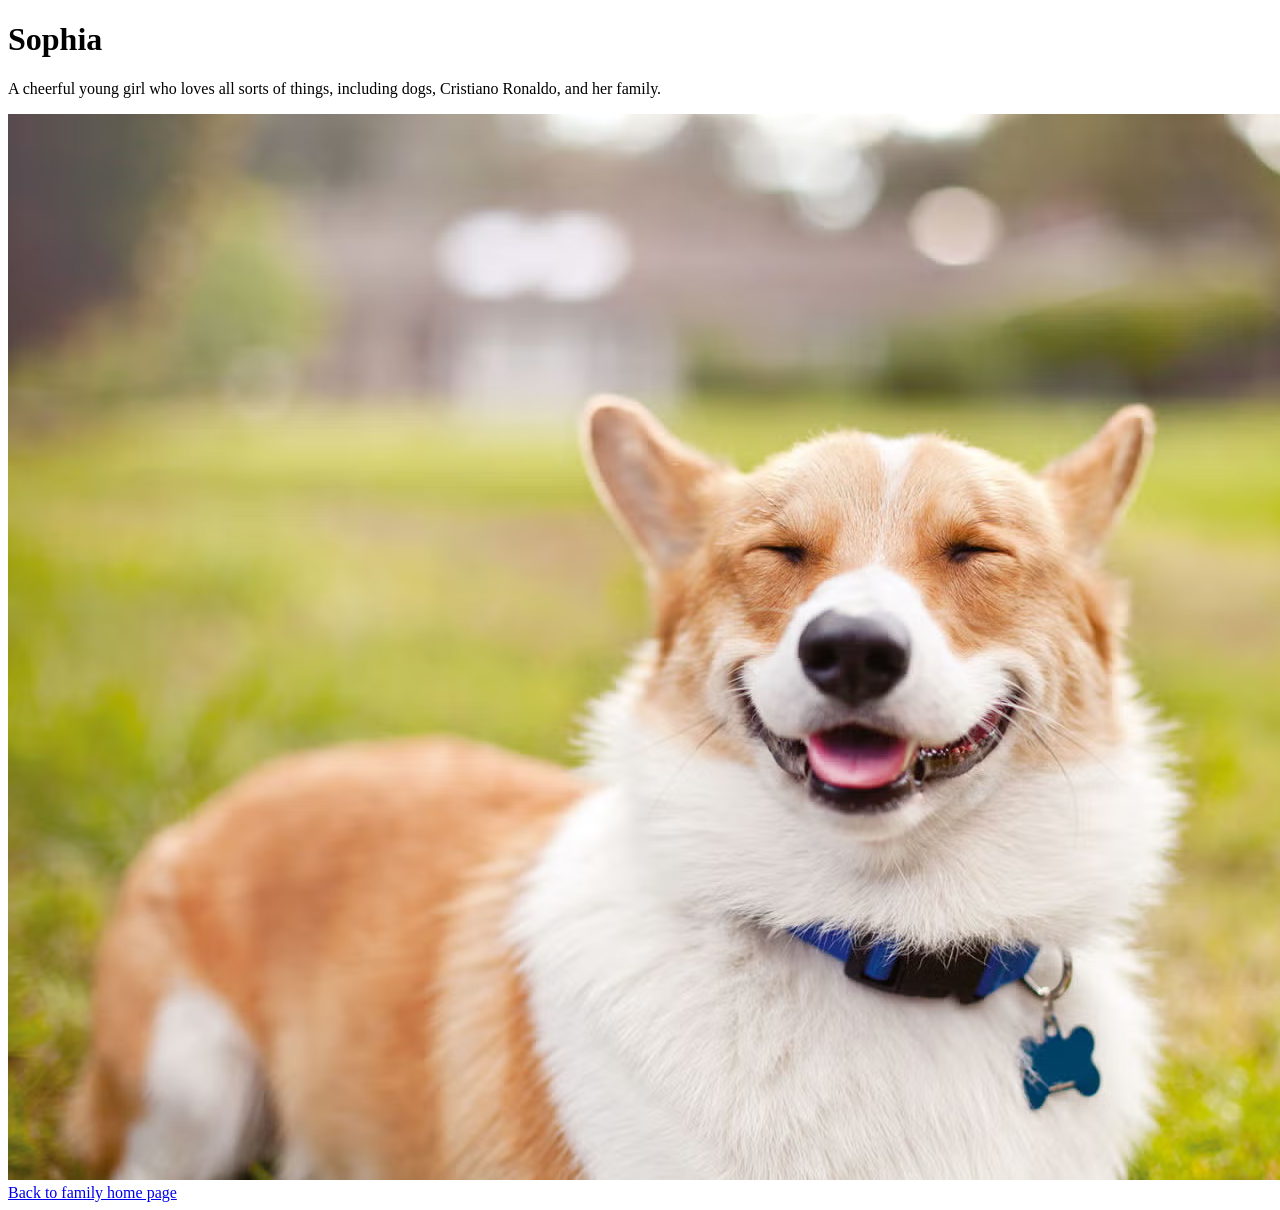
==== index.html @ 952f3cb8 "Update index.html" ====
<!DOCTYPE html>
<html lang="en">
<head>
    <meta charset="UTF-8">
    <meta name="viewport" content="width=device-width, initial-scale=1.0">
    <title>Sophia</title>
    <link rel="stylesheet" href="style.css">
</head>

<body>
    <h1>Sophia</h1>

    <p>
        A cheerful young girl who loves all sorts of things,
        including dogs, Cristiano Ronaldo, and her family.
    </p>

    <img src="dog.jpg.avif" class="photo" alt="Dog">

    <a href="../">
        Back to family home page
    </a>
</body>
</html>
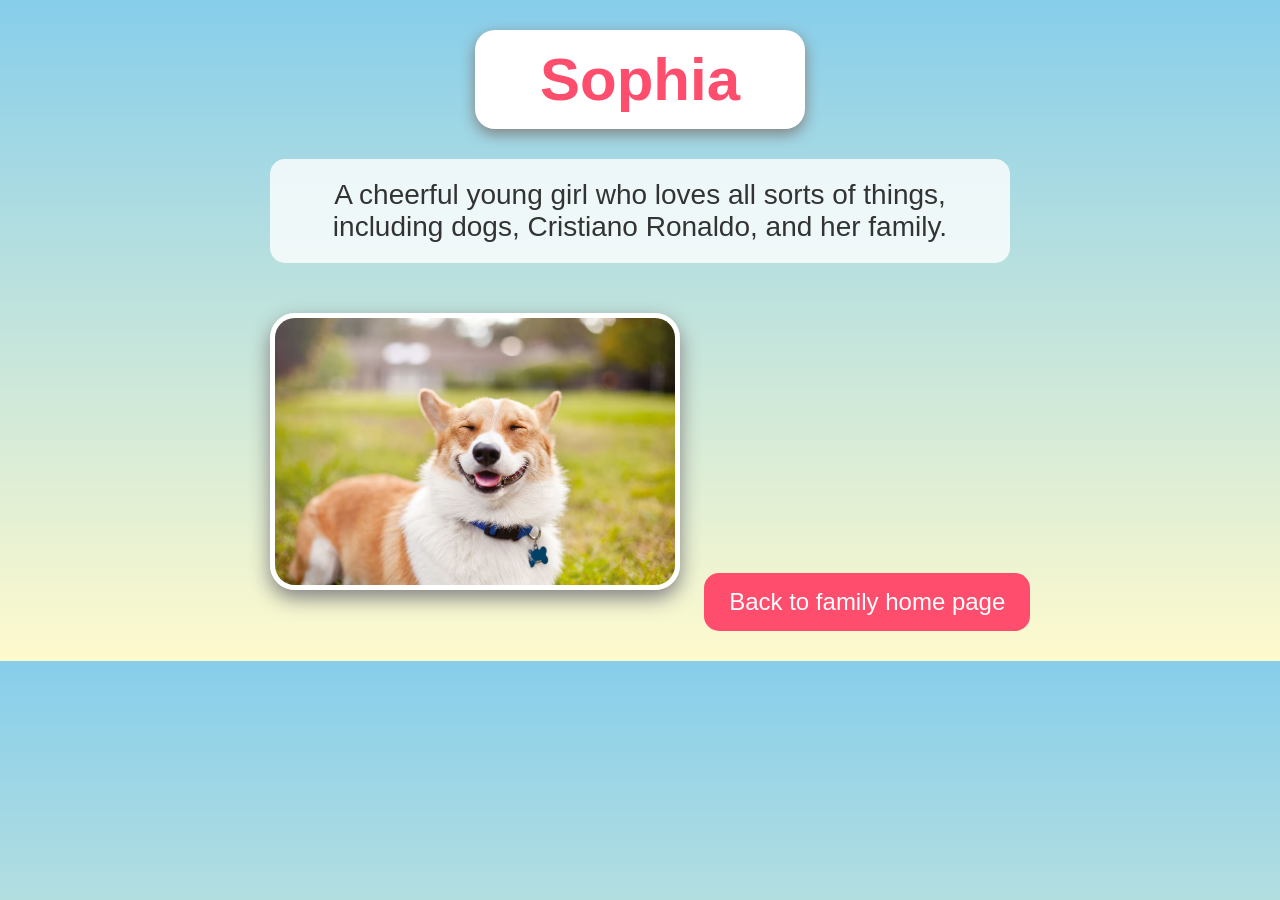
==== commit 78fec151: "Update index.html" ====
--- a/index.html
+++ b/index.html
@@ -17,7 +17,7 @@
 
     <img src="dog.jpg.avif" class="photo" alt="Dog">
 
-    <a href="../">
+    <a href="https://andrewliuy.github.io/myfam/">
         Back to family home page
     </a>
 </body>
--- a/style.css
+++ b/style.css
@@ -0,0 +1,55 @@
+body {
+    background: linear-gradient(to bottom, #87CEEB, #FFFACD);
+    font-family: Arial, sans-serif;
+    text-align: center;
+    margin: 0;
+    padding: 30px;
+}
+
+h1 {
+    font-size: 60px;
+    color: #ff4d6d;
+    background: white;
+    width: 300px;
+    margin: auto;
+    padding: 15px;
+    border-radius: 20px;
+    box-shadow: 0px 5px 15px gray;
+}
+
+p {
+    font-size: 28px;
+    width: 700px;
+    max-width: 90%;
+    margin: 30px auto;
+    color: #333;
+    background: rgba(255,255,255,0.8);
+    padding: 20px;
+    border-radius: 15px;
+}
+
+.photo {
+    width: 400px;
+    max-width: 90%;
+    border-radius: 25px;
+    border: 5px solid white;
+    box-shadow: 0px 8px 20px gray;
+    margin: 20px;
+}
+
+a {
+    display: inline-block;
+    margin-top: 30px;
+    padding: 15px 25px;
+    background: #ff4d6d;
+    color: white;
+    text-decoration: none;
+    border-radius: 15px;
+    font-size: 24px;
+    transition: 0.3s;
+}
+
+a:hover {
+    background: #ff1744;
+    transform: scale(1.1);
+}
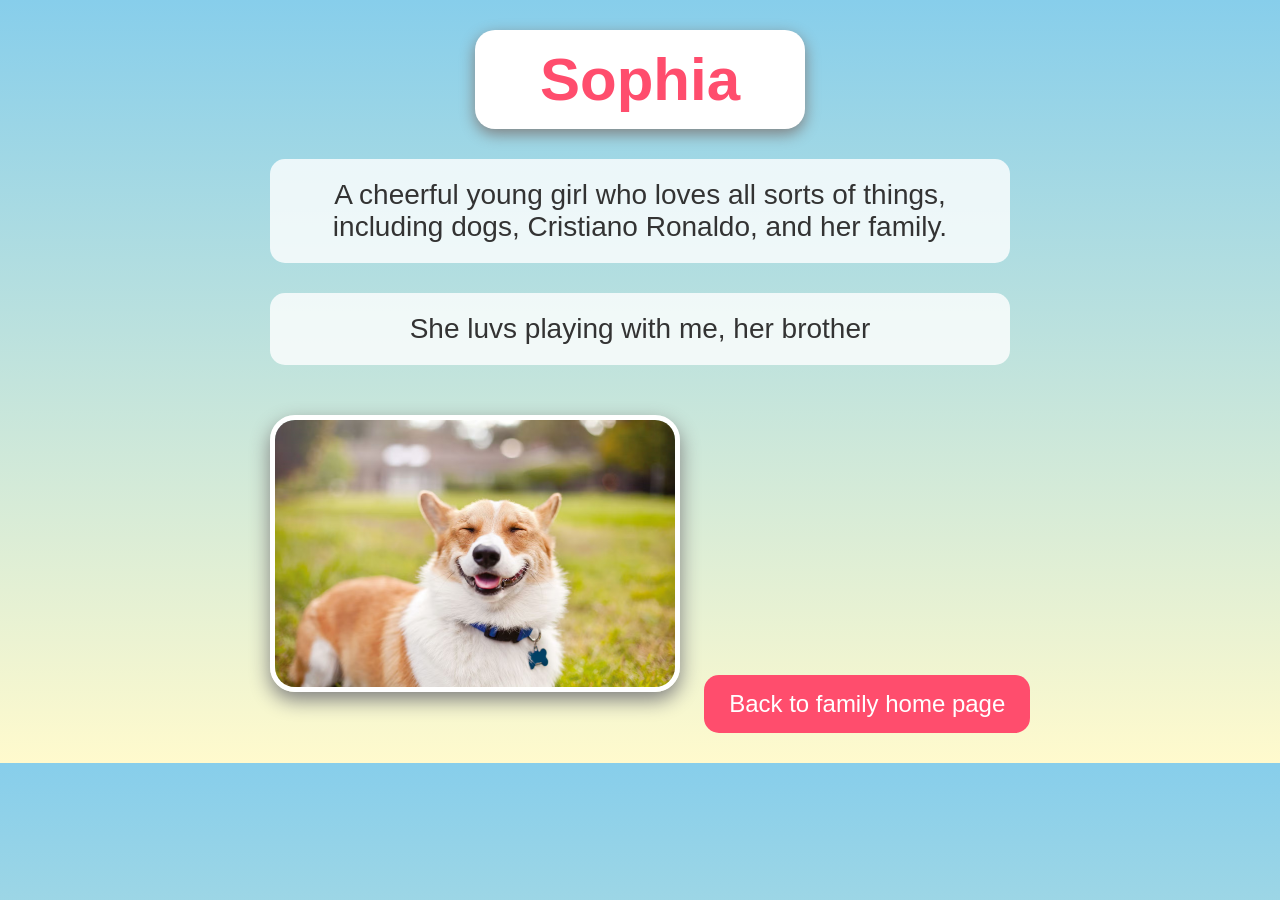
==== commit ef46e4c0: "Update index.html" ====
--- a/index.html
+++ b/index.html
@@ -14,6 +14,7 @@
         A cheerful young girl who loves all sorts of things,
         including dogs, Cristiano Ronaldo, and her family.
     </p>
+    <p>She luvs playing with me, her brother</p>
 
     <img src="dog.jpg.avif" class="photo" alt="Dog">
 
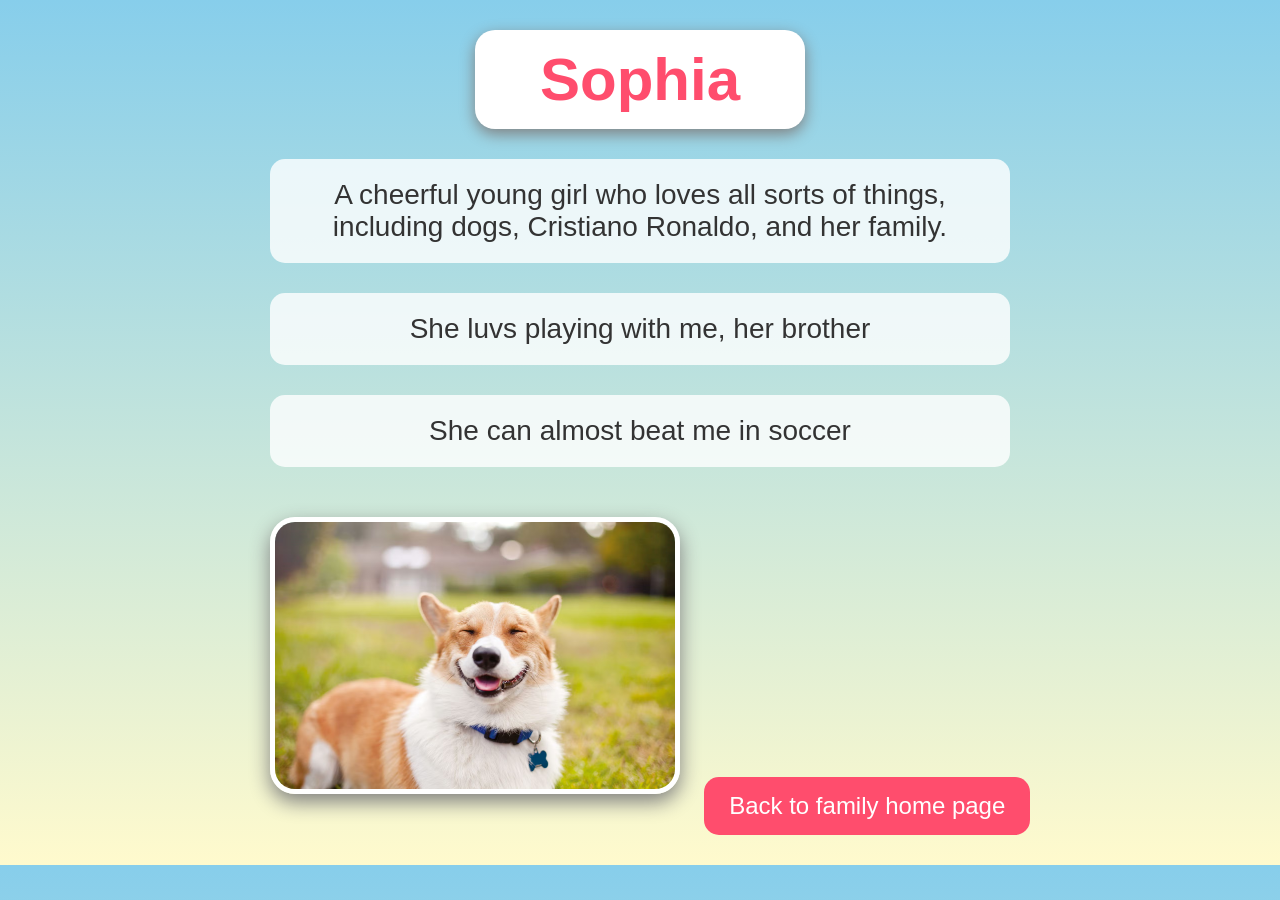
==== commit 17805f7c: "Update index.html" ====
--- a/index.html
+++ b/index.html
@@ -15,11 +15,12 @@
         including dogs, Cristiano Ronaldo, and her family.
     </p>
     <p>She luvs playing with me, her brother</p>
+    <p>She can almost beat me in soccer </p>
 
     <img src="dog.jpg.avif" class="photo" alt="Dog">
 
-    <a href="https://andrewliuy.github.io/myfam/">
-        Back to family home page
-    </a>
+   <a href="https://andrewliuy.github.io/family/">
+    Back to family home page
+</a>
 </body>
 </html>
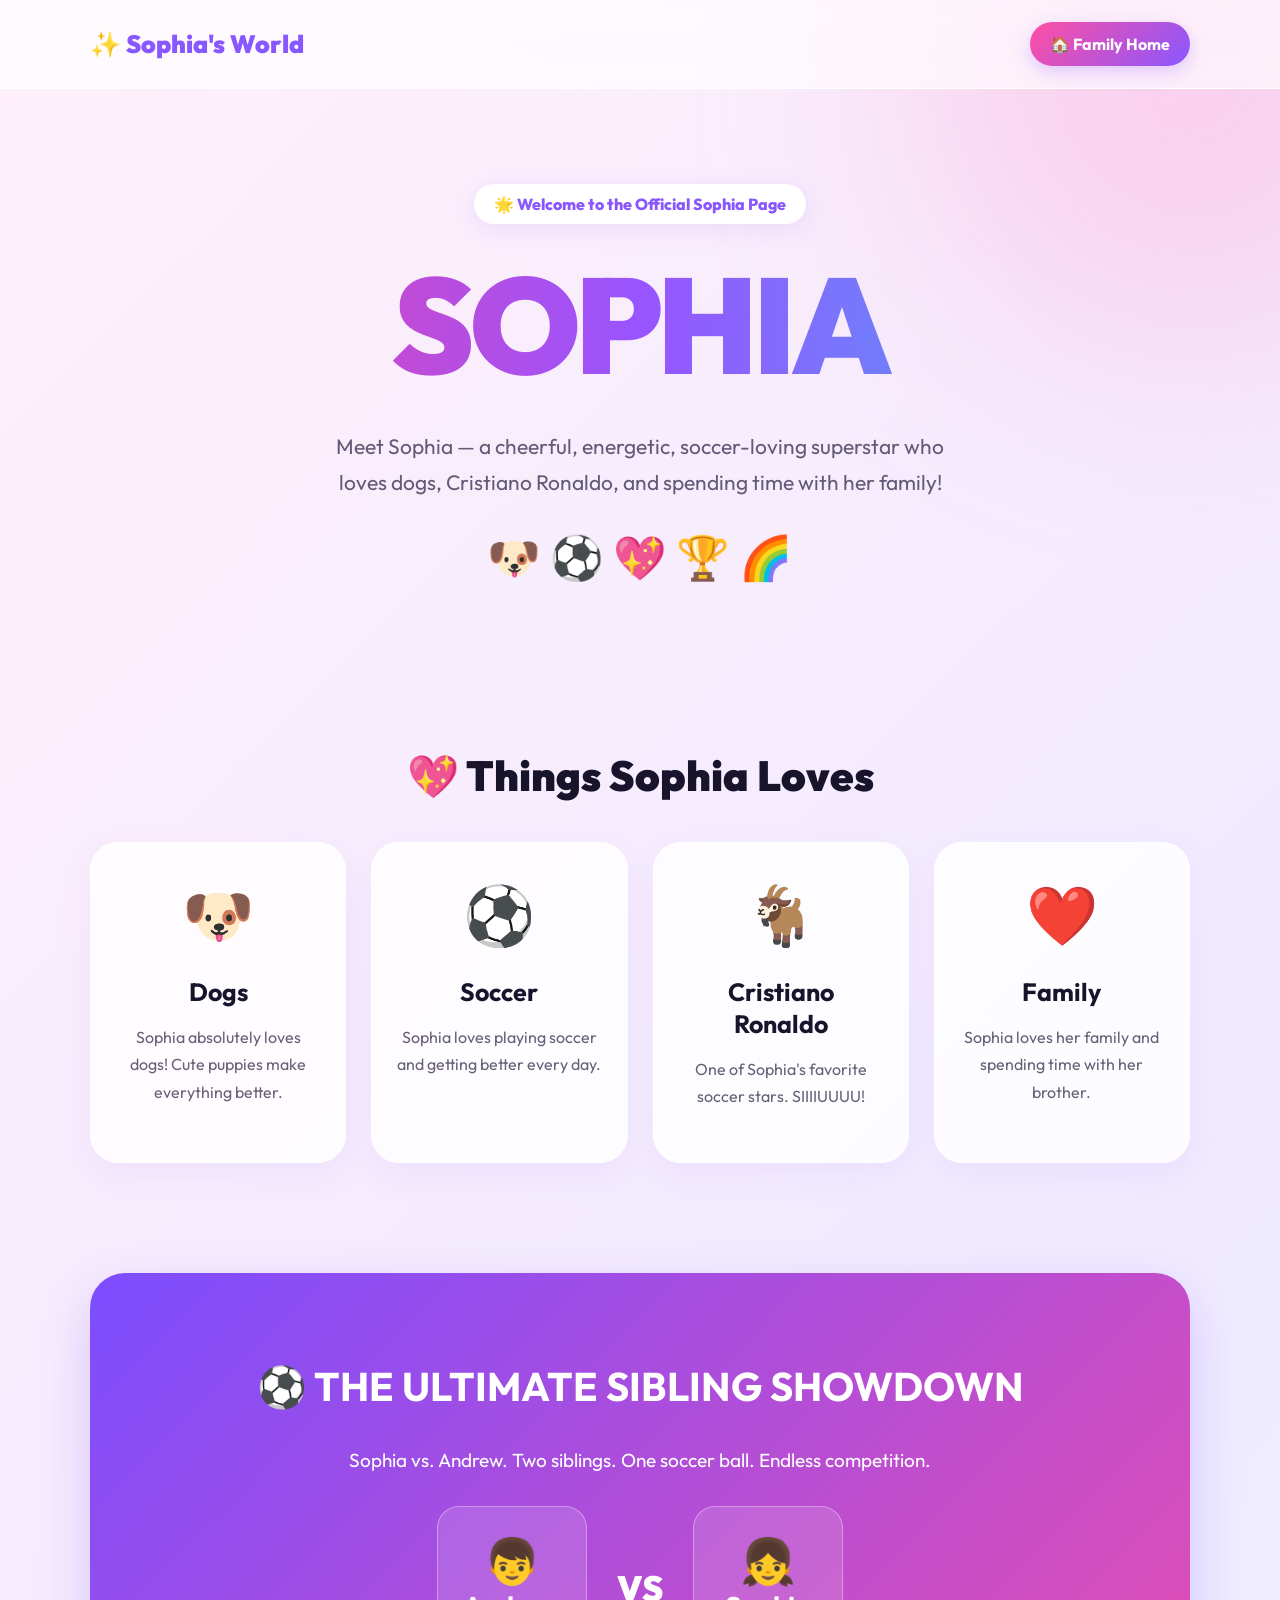
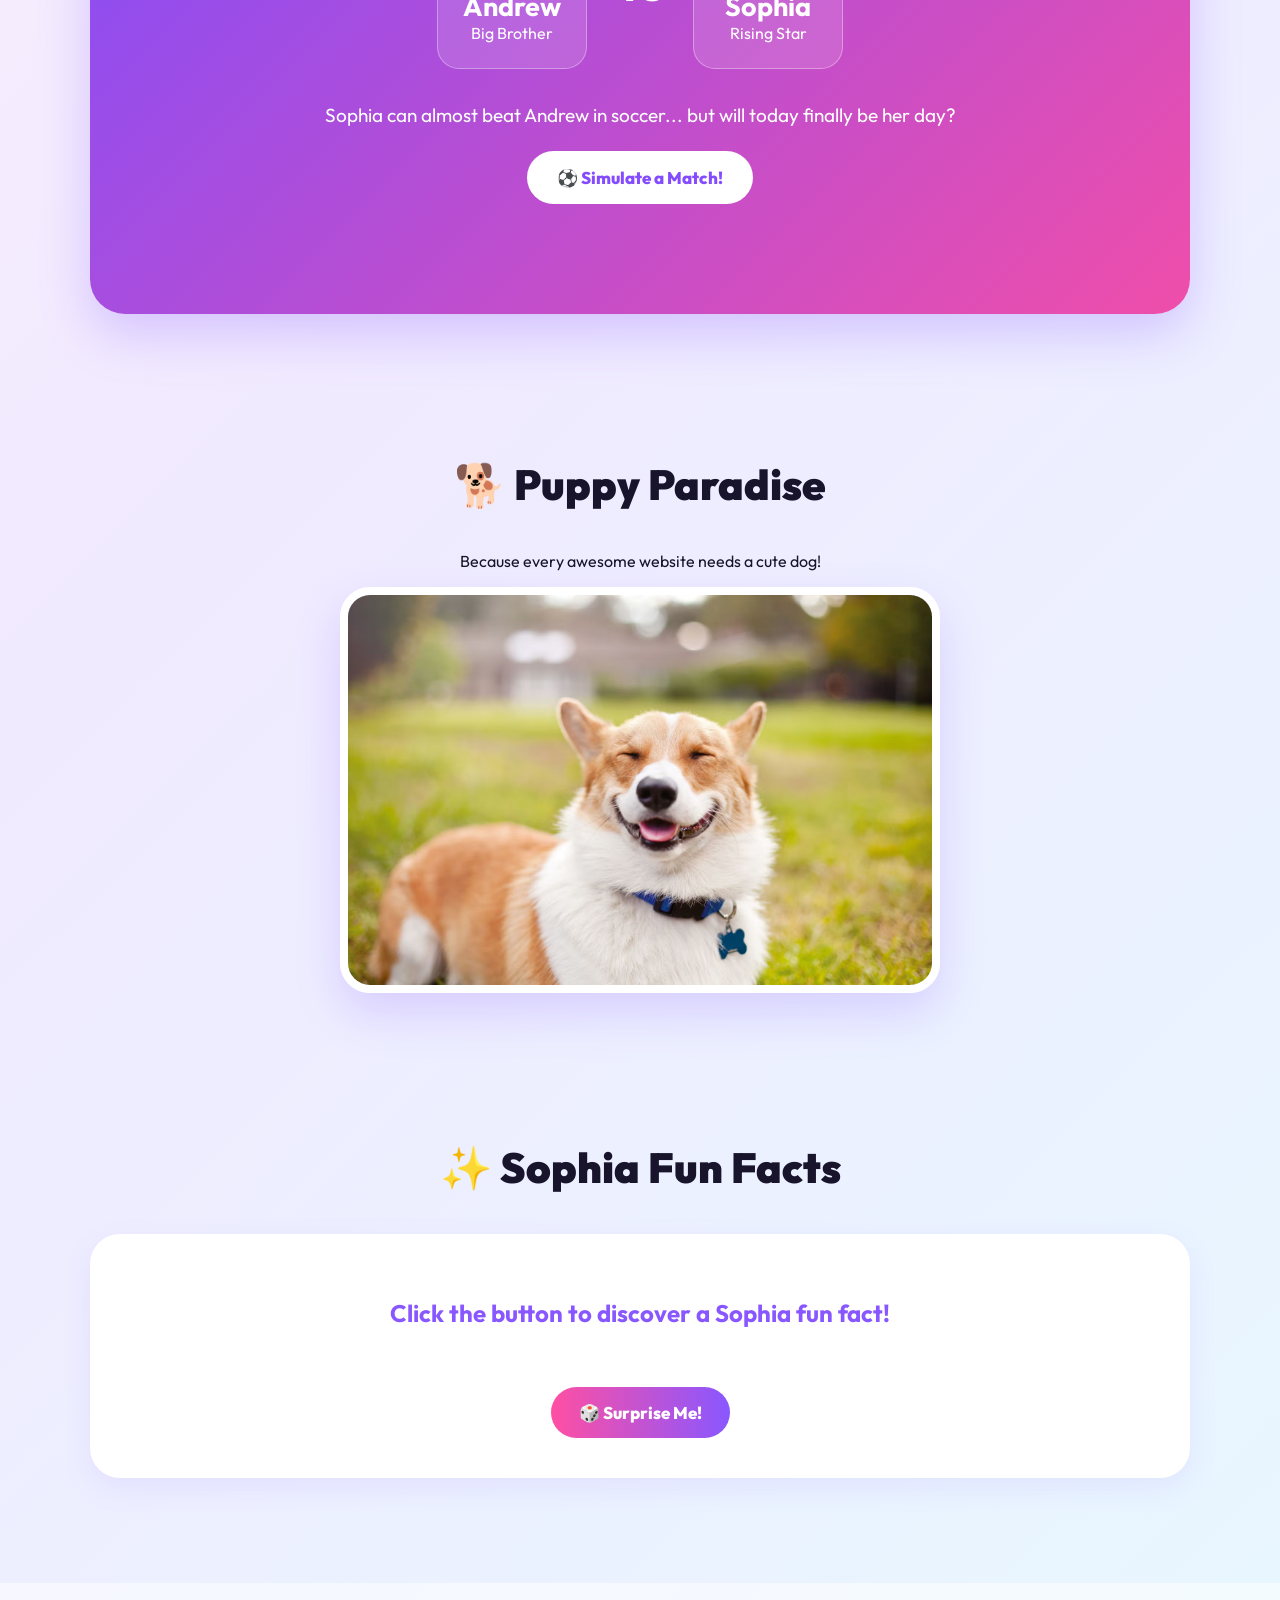
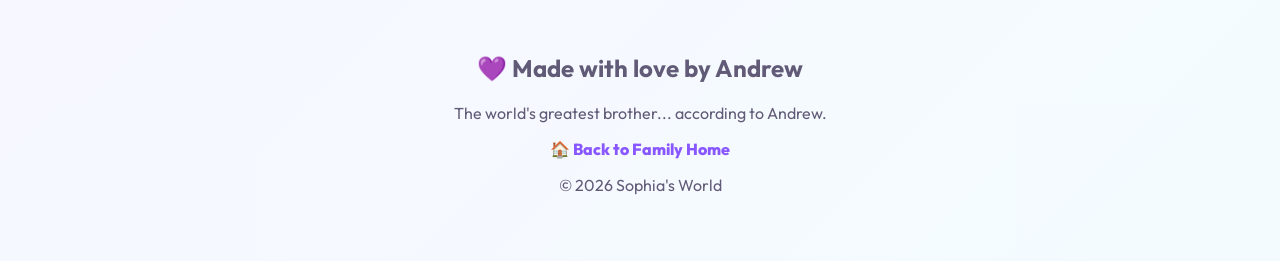
==== commit 743d75f1: "Update index.html" ====
--- a/index.html
+++ b/index.html
@@ -1,26 +1,560 @@
+
 <!DOCTYPE html>
 <html lang="en">
 <head>
-    <meta charset="UTF-8">
-    <meta name="viewport" content="width=device-width, initial-scale=1.0">
-    <title>Sophia</title>
-    <link rel="stylesheet" href="style.css">
+<meta charset="UTF-8">
+<meta name="viewport" content="width=device-width, initial-scale=1.0">
+<title>Sophia | The Official Page ⚽🐶</title>
+
+<style>
+@import url('https://fonts.googleapis.com/css2?family=Outfit:wght@400;500;600;700;800;900&display=swap');
+
+:root {
+  --pink: #ff4fa3;
+  --purple: #8957ff;
+  --blue: #52c7ff;
+  --dark: #17142c;
+  --white: #ffffff;
+}
+
+* {
+  box-sizing: border-box;
+}
+
+html {
+  scroll-behavior: smooth;
+}
+
+body {
+  margin: 0;
+  font-family: 'Outfit', sans-serif;
+  color: var(--dark);
+  background: linear-gradient(
+    135deg,
+    #fff0fa,
+    #f0eaff,
+    #e7f8ff
+  );
+  min-height: 100vh;
+  overflow-x: hidden;
+}
+
+/* Animated background */
+body::before {
+  content: "";
+  position: fixed;
+  width: 550px;
+  height: 550px;
+  border-radius: 50%;
+  background: #ff9ed4;
+  filter: blur(110px);
+  opacity: .35;
+  top: -200px;
+  right: -180px;
+  z-index: -1;
+  animation: float 8s ease-in-out infinite alternate;
+}
+
+@keyframes float {
+  to {
+    transform: translate(-100px, 130px);
+  }
+}
+
+/* Navigation */
+nav {
+  display: flex;
+  justify-content: space-between;
+  align-items: center;
+  padding: 22px 7%;
+  background: rgba(255,255,255,.65);
+  backdrop-filter: blur(15px);
+  position: sticky;
+  top: 0;
+  z-index: 100;
+  border-bottom: 1px solid #ffffff;
+}
+
+.logo {
+  font-size: 25px;
+  font-weight: 900;
+  color: var(--purple);
+}
+
+nav a {
+  color: var(--dark);
+  text-decoration: none;
+  font-weight: 700;
+}
+
+.home-button {
+  padding: 12px 20px;
+  border-radius: 30px;
+  background: linear-gradient(135deg,var(--pink),var(--purple));
+  color: white;
+  box-shadow: 0 6px 18px #8957ff44;
+  transition: .25s;
+}
+
+.home-button:hover {
+  transform: translateY(-4px);
+  box-shadow: 0 10px 25px #8957ff66;
+}
+
+/* Hero */
+.hero {
+  text-align: center;
+  padding: 95px 20px 75px;
+}
+
+.tag {
+  display: inline-block;
+  background: white;
+  padding: 10px 20px;
+  border-radius: 40px;
+  color: var(--purple);
+  font-weight: 800;
+  box-shadow: 0 5px 25px #8957ff20;
+}
+
+.hero h1 {
+  font-size: clamp(65px, 11vw, 135px);
+  margin: 15px 0;
+  font-weight: 900;
+  letter-spacing: -5px;
+  background: linear-gradient(
+    90deg,
+    #ff3d96,
+    #9854ff,
+    #39baf5
+  );
+  background-clip: text;
+  -webkit-background-clip: text;
+  color: transparent;
+}
+
+.hero p {
+  font-size: 21px;
+  max-width: 650px;
+  margin: 20px auto;
+  line-height: 1.7;
+  color: #615b78;
+}
+
+.emoji-row {
+  font-size: 43px;
+  margin-top: 30px;
+  animation: bounce 3s ease-in-out infinite;
+}
+
+@keyframes bounce {
+  50% { transform: translateY(-12px); }
+}
+
+/* Sections */
+section {
+  max-width: 1150px;
+  margin: 0 auto;
+  padding: 55px 25px;
+}
+
+.section-title {
+  text-align: center;
+  font-size: 42px;
+  margin-bottom: 40px;
+  font-weight: 900;
+}
+
+.cards {
+  display: grid;
+  grid-template-columns: repeat(auto-fit,minmax(240px,1fr));
+  gap: 25px;
+}
+
+.card {
+  background: rgba(255,255,255,.82);
+  border: 1px solid white;
+  border-radius: 28px;
+  padding: 35px 25px;
+  text-align: center;
+  box-shadow: 0 12px 35px #8957ff12;
+  transition: transform .3s, box-shadow .3s;
+}
+
+.card:hover {
+  transform: translateY(-12px) scale(1.02);
+  box-shadow: 0 20px 45px #8957ff35;
+}
+
+.card .icon {
+  font-size: 58px;
+}
+
+.card h3 {
+  font-size: 25px;
+  margin-bottom: 10px;
+}
+
+.card p {
+  line-height: 1.7;
+  color: #676078;
+}
+
+/* Soccer */
+.soccer {
+  background: linear-gradient(135deg,#7c4dff,#ef4eaa);
+  border-radius: 35px;
+  color: white;
+  text-align: center;
+  padding: 55px 25px;
+  box-shadow: 0 20px 50px #8957ff45;
+}
+
+.soccer h2 {
+  font-size: 40px;
+}
+
+.soccer p {
+  font-size: 19px;
+  line-height: 1.7;
+}
+
+.scoreboard {
+  display: flex;
+  justify-content: center;
+  align-items: center;
+  gap: 30px;
+  flex-wrap: wrap;
+  margin: 30px 0;
+}
+
+.player {
+  background: #ffffff22;
+  border: 1px solid #ffffff55;
+  border-radius: 22px;
+  padding: 25px;
+  min-width: 150px;
+}
+
+.player strong {
+  display: block;
+  font-size: 27px;
+}
+
+.vs {
+  font-size: 35px;
+  font-weight: 900;
+}
+
+button {
+  font-family: inherit;
+  cursor: pointer;
+  border: none;
+}
+
+.challenge-button {
+  background: white;
+  color: #854cff;
+  border-radius: 30px;
+  padding: 16px 30px;
+  font-size: 17px;
+  font-weight: 800;
+  transition: .25s;
+}
+
+.challenge-button:hover {
+  transform: scale(1.08);
+}
+
+#challenge-result {
+  font-weight: 800;
+  font-size: 22px;
+  min-height: 30px;
+  margin-top: 25px;
+}
+
+/* Dog photo */
+.dog-section {
+  text-align: center;
+}
+
+.photo {
+  width: min(100%,600px);
+  max-height: 450px;
+  object-fit: cover;
+  border-radius: 30px;
+  border: 8px solid white;
+  box-shadow: 0 20px 45px #8957ff35;
+  transition: .4s;
+}
+
+.photo:hover {
+  transform: rotate(-2deg) scale(1.03);
+}
+
+/* Fun facts */
+.fact-box {
+  text-align: center;
+  background: white;
+  border-radius: 30px;
+  padding: 40px 25px;
+  box-shadow: 0 10px 30px #8957ff18;
+}
+
+#fact {
+  font-size: 24px;
+  font-weight: 700;
+  color: var(--purple);
+  min-height: 65px;
+}
+
+.fact-button {
+  background: linear-gradient(90deg,var(--pink),var(--purple));
+  color: white;
+  padding: 15px 28px;
+  border-radius: 30px;
+  font-size: 17px;
+  font-weight: 800;
+}
+
+/* Footer */
+footer {
+  text-align: center;
+  padding: 50px 20px;
+  margin-top: 50px;
+  background: #ffffff88;
+  color: #625b78;
+}
+
+footer a {
+  color: var(--purple);
+  font-weight: 800;
+  text-decoration: none;
+}
+
+@media (max-width:600px) {
+  nav {
+    padding: 15px 5%;
+  }
+
+  .logo {
+    font-size: 20px;
+  }
+
+  .home-button {
+    font-size: 13px;
+    padding: 10px 13px;
+  }
+
+  .hero {
+    padding-top: 65px;
+  }
+
+  .hero h1 {
+    letter-spacing: -2px;
+  }
+
+  .section-title {
+    font-size: 32px;
+  }
+
+  .soccer h2 {
+    font-size: 30px;
+  }
+}
+</style>
 </head>
 
 <body>
-    <h1>Sophia</h1>
+
+<nav>
+  <div class="logo">✨ Sophia's World</div>
+  <a class="home-button"
+     href="https://andrewliuy.github.io/family/">
+    🏠 Family Home
+  </a>
+</nav>
+
+<header class="hero">
+  <span class="tag">🌟 Welcome to the Official Sophia Page</span>
+
+  <h1>SOPHIA</h1>
+
+  <p>
+    Meet Sophia — a cheerful, energetic, soccer-loving
+    superstar who loves dogs, Cristiano Ronaldo,
+    and spending time with her family!
+  </p>
+
+  <div class="emoji-row">
+    🐶 ⚽ 💖 🏆 🌈
+  </div>
+</header>
+
+<section>
+  <h2 class="section-title">💖 Things Sophia Loves</h2>
+
+  <div class="cards">
+
+    <div class="card">
+      <div class="icon">🐶</div>
+      <h3>Dogs</h3>
+      <p>
+        Sophia absolutely loves dogs!
+        Cute puppies make everything better.
+      </p>
+    </div>
+
+    <div class="card">
+      <div class="icon">⚽</div>
+      <h3>Soccer</h3>
+      <p>
+        Sophia loves playing soccer and
+        getting better every day.
+      </p>
+    </div>
+
+    <div class="card">
+      <div class="icon">🐐</div>
+      <h3>Cristiano Ronaldo</h3>
+      <p>
+        One of Sophia's favorite soccer stars.
+        SIIIIUUUU!
+      </p>
+    </div>
+
+    <div class="card">
+      <div class="icon">❤️</div>
+      <h3>Family</h3>
+      <p>
+        Sophia loves her family and
+        spending time with her brother.
+      </p>
+    </div>
+
+  </div>
+</section>
+
+<section>
+  <div class="soccer">
+
+    <h2>⚽ THE ULTIMATE SIBLING SHOWDOWN</h2>
 
     <p>
-        A cheerful young girl who loves all sorts of things,
-        including dogs, Cristiano Ronaldo, and her family.
+      Sophia vs. Andrew.
+      Two siblings. One soccer ball.
+      Endless competition.
     </p>
-    <p>She luvs playing with me, her brother</p>
-    <p>She can almost beat me in soccer </p>
-
-    <img src="dog.jpg.avif" class="photo" alt="Dog">
-
-   <a href="https://andrewliuy.github.io/family/">
-    Back to family home page
-</a>
+
+    <div class="scoreboard">
+      <div class="player">
+        <div style="font-size:45px">👦</div>
+        <strong>Andrew</strong>
+        <span>Big Brother</span>
+      </div>
+
+      <div class="vs">VS</div>
+
+      <div class="player">
+        <div style="font-size:45px">👧</div>
+        <strong>Sophia</strong>
+        <span>Rising Star</span>
+      </div>
+    </div>
+
+    <p>
+      Sophia can almost beat Andrew in soccer...
+      but will today finally be her day?
+    </p>
+
+    <button class="challenge-button"
+            onclick="playMatch()">
+      ⚽ Simulate a Match!
+    </button>
+
+    <div id="challenge-result" aria-live="polite"></div>
+
+  </div>
+</section>
+
+<section class="dog-section">
+  <h2 class="section-title">🐕 Puppy Paradise</h2>
+
+  <p>
+    Because every awesome website needs a cute dog!
+  </p>
+
+  <img src="dog.jpg.avif"
+       class="photo"
+       alt="An adorable dog">
+
+</section>
+
+<section>
+  <h2 class="section-title">✨ Sophia Fun Facts</h2>
+
+  <div class="fact-box">
+    <p id="fact">
+      Click the button to discover a Sophia fun fact!
+    </p>
+
+    <button class="fact-button"
+            onclick="newFact()">
+      🎲 Surprise Me!
+    </button>
+  </div>
+</section>
+
+<footer>
+  <h2>💜 Made with love by Andrew</h2>
+
+  <p>
+    The world's greatest brother...
+    according to Andrew.
+  </p>
+
+  <p>
+    <a href="https://andrewliuy.github.io/family/">
+      🏠 Back to Family Home
+    </a>
+  </p>
+
+  <p>© 2026 Sophia's World</p>
+</footer>
+
+<script>
+const facts = [
+  "🐶 Sophia absolutely loves dogs!",
+  "⚽ Sophia is getting closer to beating Andrew at soccer!",
+  "🐐 Cristiano Ronaldo is one of Sophia's favorite players!",
+  "❤️ Sophia loves spending time with her family!",
+  "🌟 Sophia brings lots of energy and fun everywhere!",
+  "🏆 The sibling soccer rivalry is far from over!",
+  "😂 Andrew claims he is still the soccer champion!"
+];
+
+function newFact() {
+  const index = Math.floor(Math.random() * facts.length);
+  document.getElementById("fact").textContent = facts[index];
+}
+
+function playMatch() {
+  const andrew = Math.floor(Math.random() * 6);
+  const sophia = Math.floor(Math.random() * 6);
+
+  let message = `⚽ Andrew ${andrew} - ${sophia} Sophia! `;
+
+  if (andrew > sophia) {
+    message += "🏆 Andrew wins this round!";
+  } else if (sophia > andrew) {
+    message += "🎉 SOPHIA WINS! WHAT AN UPSET!";
+  } else {
+    message += "🤝 It's a draw! Rematch!";
+  }
+
+  document.getElementById("challenge-result").textContent = message;
+}
+</script>
+
 </body>
 </html>
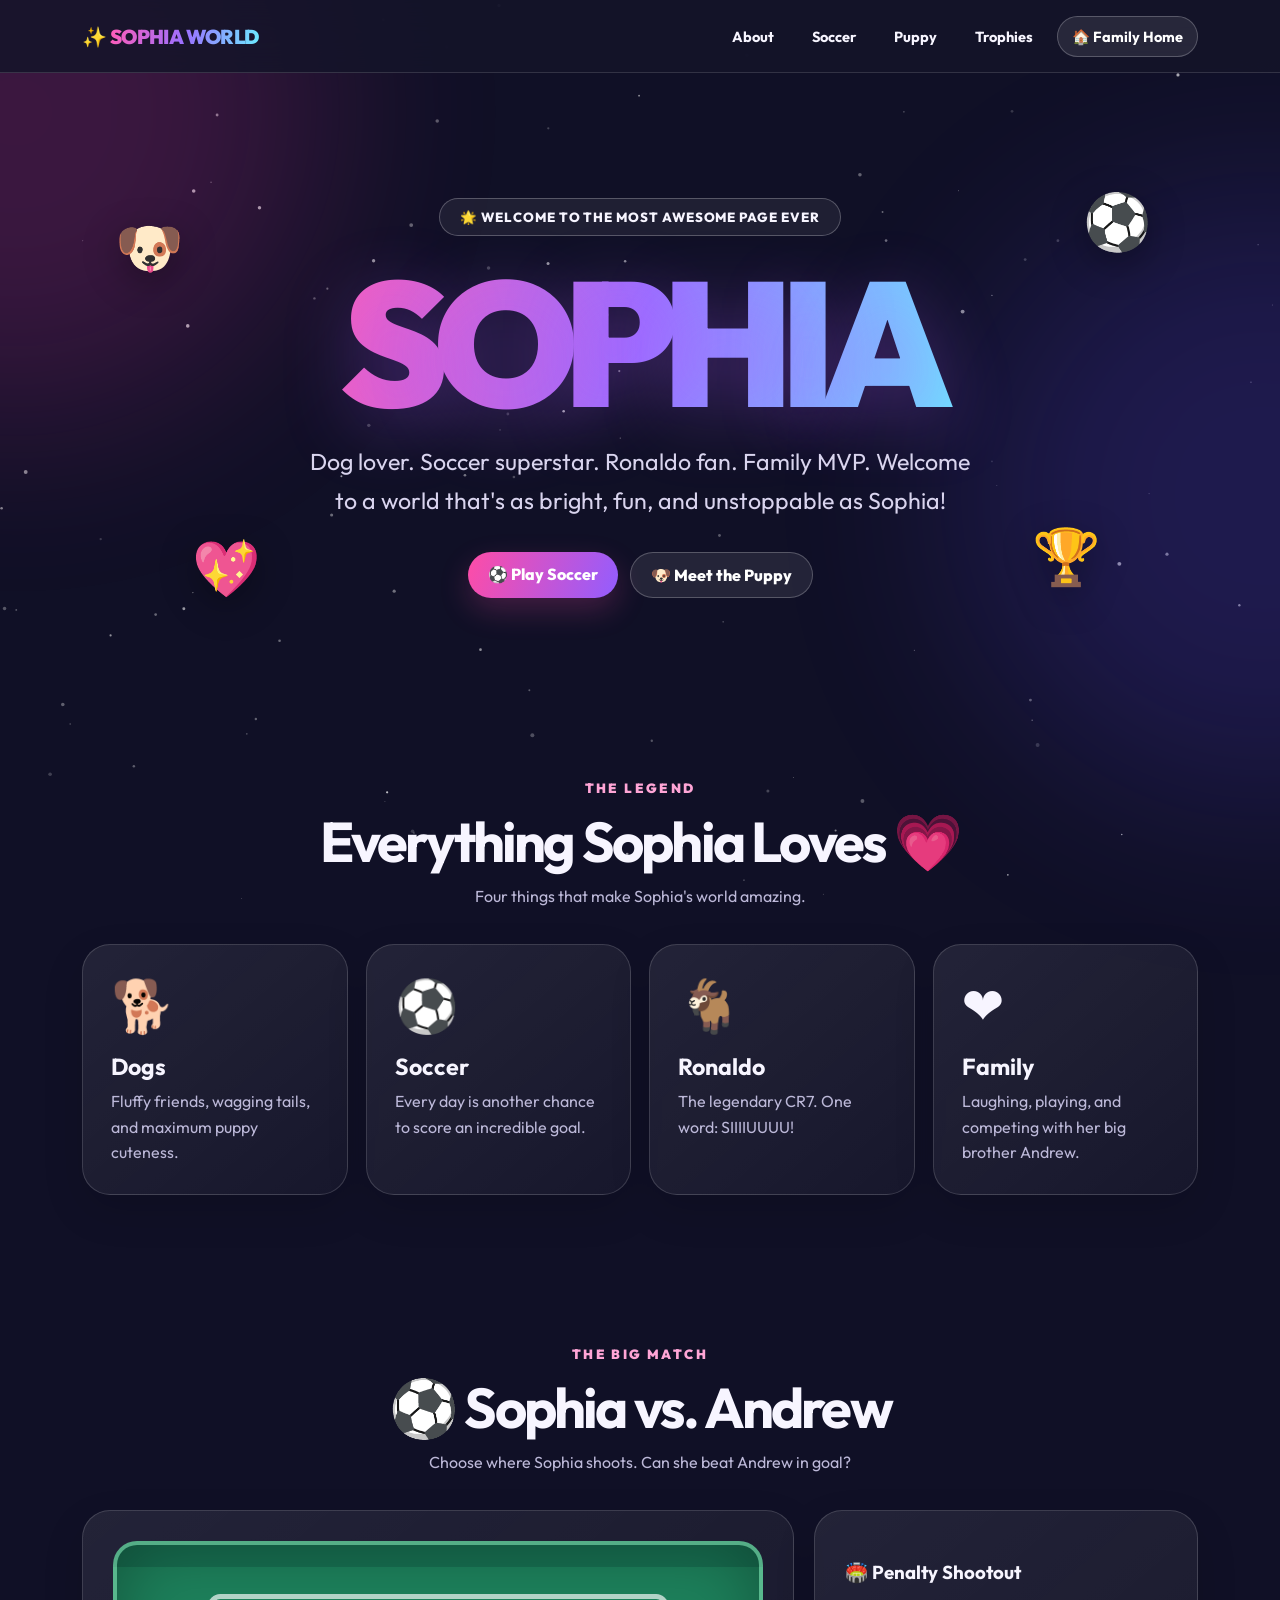
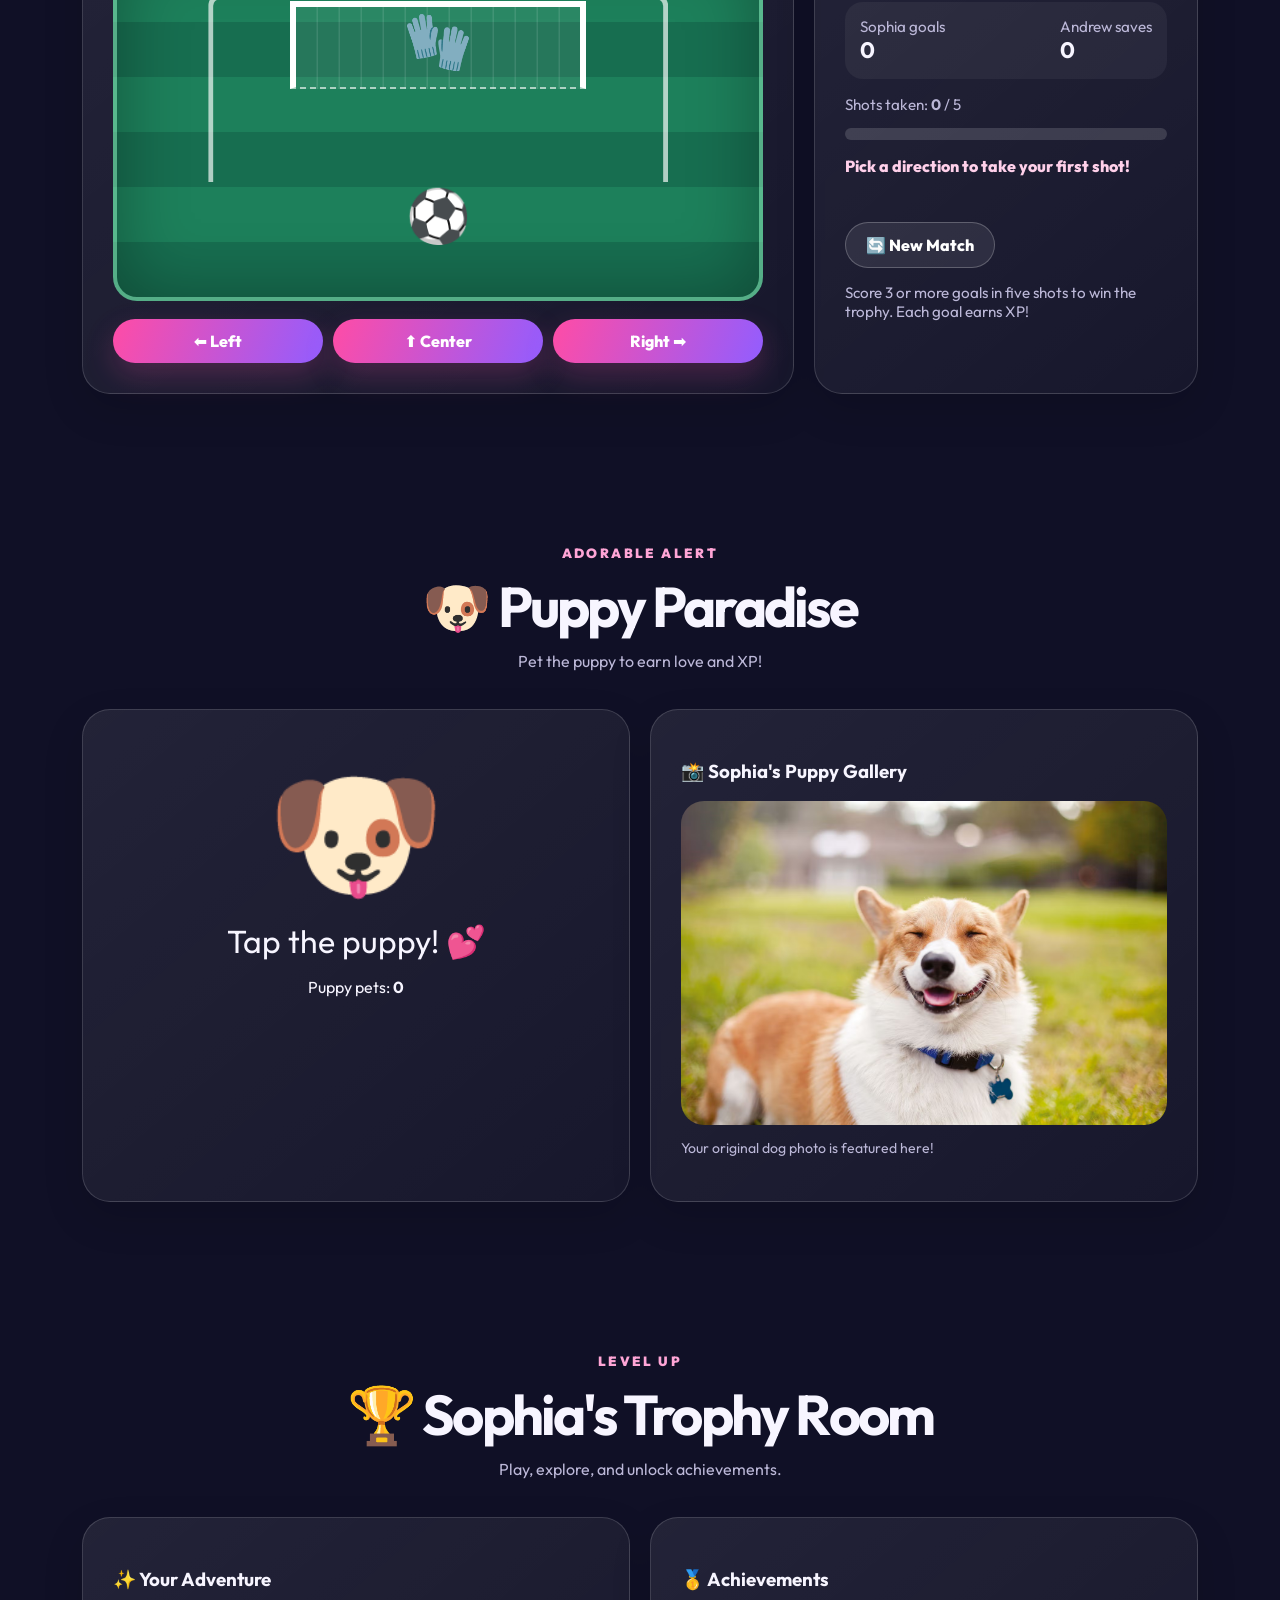
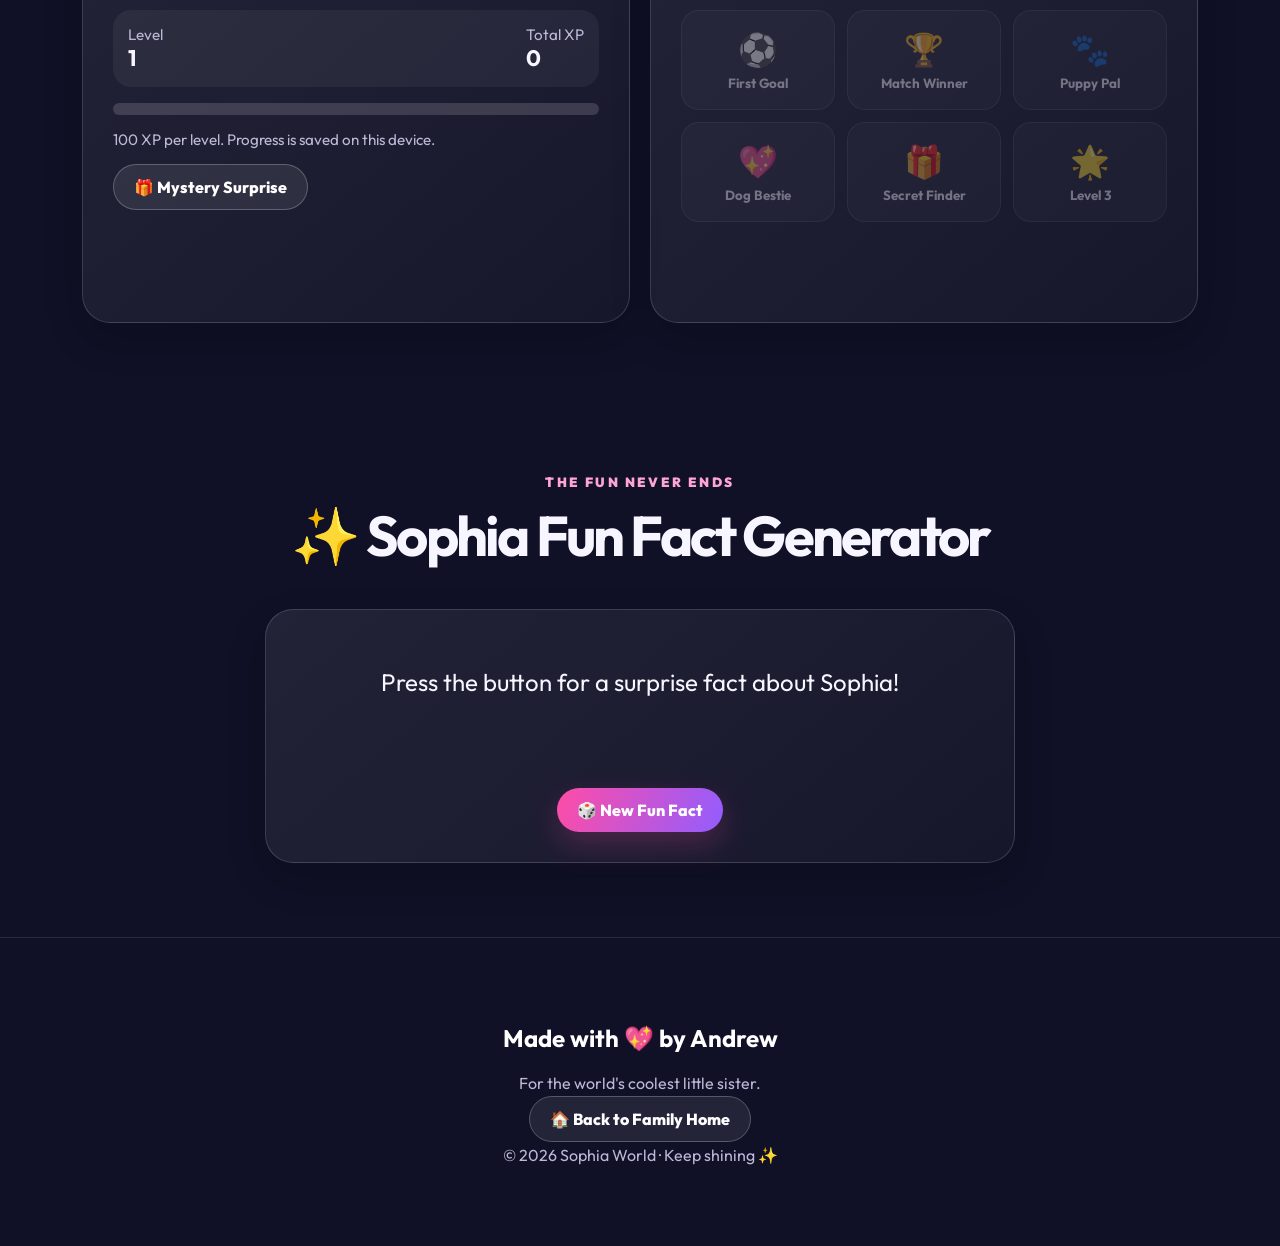
==== commit 335c1851: "Rename happy.html to index.html" ====
--- a/index.html
+++ b/index.html
@@ -1,560 +1,35 @@
-
-<!DOCTYPE html>
-<html lang="en">
-<head>
-<meta charset="UTF-8">
-<meta name="viewport" content="width=device-width, initial-scale=1.0">
-<title>Sophia | The Official Page ⚽🐶</title>
-
-<style>
-@import url('https://fonts.googleapis.com/css2?family=Outfit:wght@400;500;600;700;800;900&display=swap');
-
-:root {
-  --pink: #ff4fa3;
-  --purple: #8957ff;
-  --blue: #52c7ff;
-  --dark: #17142c;
-  --white: #ffffff;
-}
-
-* {
-  box-sizing: border-box;
-}
-
-html {
-  scroll-behavior: smooth;
-}
-
-body {
-  margin: 0;
-  font-family: 'Outfit', sans-serif;
-  color: var(--dark);
-  background: linear-gradient(
-    135deg,
-    #fff0fa,
-    #f0eaff,
-    #e7f8ff
-  );
-  min-height: 100vh;
-  overflow-x: hidden;
-}
-
-/* Animated background */
-body::before {
-  content: "";
-  position: fixed;
-  width: 550px;
-  height: 550px;
-  border-radius: 50%;
-  background: #ff9ed4;
-  filter: blur(110px);
-  opacity: .35;
-  top: -200px;
-  right: -180px;
-  z-index: -1;
-  animation: float 8s ease-in-out infinite alternate;
-}
-
-@keyframes float {
-  to {
-    transform: translate(-100px, 130px);
-  }
-}
-
-/* Navigation */
-nav {
-  display: flex;
-  justify-content: space-between;
-  align-items: center;
-  padding: 22px 7%;
-  background: rgba(255,255,255,.65);
-  backdrop-filter: blur(15px);
-  position: sticky;
-  top: 0;
-  z-index: 100;
-  border-bottom: 1px solid #ffffff;
-}
-
-.logo {
-  font-size: 25px;
-  font-weight: 900;
-  color: var(--purple);
-}
-
-nav a {
-  color: var(--dark);
-  text-decoration: none;
-  font-weight: 700;
-}
-
-.home-button {
-  padding: 12px 20px;
-  border-radius: 30px;
-  background: linear-gradient(135deg,var(--pink),var(--purple));
-  color: white;
-  box-shadow: 0 6px 18px #8957ff44;
-  transition: .25s;
-}
-
-.home-button:hover {
-  transform: translateY(-4px);
-  box-shadow: 0 10px 25px #8957ff66;
-}
-
-/* Hero */
-.hero {
-  text-align: center;
-  padding: 95px 20px 75px;
-}
-
-.tag {
-  display: inline-block;
-  background: white;
-  padding: 10px 20px;
-  border-radius: 40px;
-  color: var(--purple);
-  font-weight: 800;
-  box-shadow: 0 5px 25px #8957ff20;
-}
-
-.hero h1 {
-  font-size: clamp(65px, 11vw, 135px);
-  margin: 15px 0;
-  font-weight: 900;
-  letter-spacing: -5px;
-  background: linear-gradient(
-    90deg,
-    #ff3d96,
-    #9854ff,
-    #39baf5
-  );
-  background-clip: text;
-  -webkit-background-clip: text;
-  color: transparent;
-}
-
-.hero p {
-  font-size: 21px;
-  max-width: 650px;
-  margin: 20px auto;
-  line-height: 1.7;
-  color: #615b78;
-}
-
-.emoji-row {
-  font-size: 43px;
-  margin-top: 30px;
-  animation: bounce 3s ease-in-out infinite;
-}
-
-@keyframes bounce {
-  50% { transform: translateY(-12px); }
-}
-
-/* Sections */
-section {
-  max-width: 1150px;
-  margin: 0 auto;
-  padding: 55px 25px;
-}
-
-.section-title {
-  text-align: center;
-  font-size: 42px;
-  margin-bottom: 40px;
-  font-weight: 900;
-}
-
-.cards {
-  display: grid;
-  grid-template-columns: repeat(auto-fit,minmax(240px,1fr));
-  gap: 25px;
-}
-
-.card {
-  background: rgba(255,255,255,.82);
-  border: 1px solid white;
-  border-radius: 28px;
-  padding: 35px 25px;
-  text-align: center;
-  box-shadow: 0 12px 35px #8957ff12;
-  transition: transform .3s, box-shadow .3s;
-}
-
-.card:hover {
-  transform: translateY(-12px) scale(1.02);
-  box-shadow: 0 20px 45px #8957ff35;
-}
-
-.card .icon {
-  font-size: 58px;
-}
-
-.card h3 {
-  font-size: 25px;
-  margin-bottom: 10px;
-}
-
-.card p {
-  line-height: 1.7;
-  color: #676078;
-}
-
-/* Soccer */
-.soccer {
-  background: linear-gradient(135deg,#7c4dff,#ef4eaa);
-  border-radius: 35px;
-  color: white;
-  text-align: center;
-  padding: 55px 25px;
-  box-shadow: 0 20px 50px #8957ff45;
-}
-
-.soccer h2 {
-  font-size: 40px;
-}
-
-.soccer p {
-  font-size: 19px;
-  line-height: 1.7;
-}
-
-.scoreboard {
-  display: flex;
-  justify-content: center;
-  align-items: center;
-  gap: 30px;
-  flex-wrap: wrap;
-  margin: 30px 0;
-}
-
-.player {
-  background: #ffffff22;
-  border: 1px solid #ffffff55;
-  border-radius: 22px;
-  padding: 25px;
-  min-width: 150px;
-}
-
-.player strong {
-  display: block;
-  font-size: 27px;
-}
-
-.vs {
-  font-size: 35px;
-  font-weight: 900;
-}
-
-button {
-  font-family: inherit;
-  cursor: pointer;
-  border: none;
-}
-
-.challenge-button {
-  background: white;
-  color: #854cff;
-  border-radius: 30px;
-  padding: 16px 30px;
-  font-size: 17px;
-  font-weight: 800;
-  transition: .25s;
-}
-
-.challenge-button:hover {
-  transform: scale(1.08);
-}
-
-#challenge-result {
-  font-weight: 800;
-  font-size: 22px;
-  min-height: 30px;
-  margin-top: 25px;
-}
-
-/* Dog photo */
-.dog-section {
-  text-align: center;
-}
-
-.photo {
-  width: min(100%,600px);
-  max-height: 450px;
-  object-fit: cover;
-  border-radius: 30px;
-  border: 8px solid white;
-  box-shadow: 0 20px 45px #8957ff35;
-  transition: .4s;
-}
-
-.photo:hover {
-  transform: rotate(-2deg) scale(1.03);
-}
-
-/* Fun facts */
-.fact-box {
-  text-align: center;
-  background: white;
-  border-radius: 30px;
-  padding: 40px 25px;
-  box-shadow: 0 10px 30px #8957ff18;
-}
-
-#fact {
-  font-size: 24px;
-  font-weight: 700;
-  color: var(--purple);
-  min-height: 65px;
-}
-
-.fact-button {
-  background: linear-gradient(90deg,var(--pink),var(--purple));
-  color: white;
-  padding: 15px 28px;
-  border-radius: 30px;
-  font-size: 17px;
-  font-weight: 800;
-}
-
-/* Footer */
-footer {
-  text-align: center;
-  padding: 50px 20px;
-  margin-top: 50px;
-  background: #ffffff88;
-  color: #625b78;
-}
-
-footer a {
-  color: var(--purple);
-  font-weight: 800;
-  text-decoration: none;
-}
-
-@media (max-width:600px) {
-  nav {
-    padding: 15px 5%;
-  }
-
-  .logo {
-    font-size: 20px;
-  }
-
-  .home-button {
-    font-size: 13px;
-    padding: 10px 13px;
-  }
-
-  .hero {
-    padding-top: 65px;
-  }
-
-  .hero h1 {
-    letter-spacing: -2px;
-  }
-
-  .section-title {
-    font-size: 32px;
-  }
-
-  .soccer h2 {
-    font-size: 30px;
-  }
-}
-</style>
-</head>
-
-<body>
-
-<nav>
-  <div class="logo">✨ Sophia's World</div>
-  <a class="home-button"
-     href="https://andrewliuy.github.io/family/">
-    🏠 Family Home
-  </a>
-</nav>
-
-<header class="hero">
-  <span class="tag">🌟 Welcome to the Official Sophia Page</span>
-
-  <h1>SOPHIA</h1>
-
-  <p>
-    Meet Sophia — a cheerful, energetic, soccer-loving
-    superstar who loves dogs, Cristiano Ronaldo,
-    and spending time with her family!
-  </p>
-
-  <div class="emoji-row">
-    🐶 ⚽ 💖 🏆 🌈
-  </div>
-</header>
-
-<section>
-  <h2 class="section-title">💖 Things Sophia Loves</h2>
-
-  <div class="cards">
-
-    <div class="card">
-      <div class="icon">🐶</div>
-      <h3>Dogs</h3>
-      <p>
-        Sophia absolutely loves dogs!
-        Cute puppies make everything better.
-      </p>
-    </div>
-
-    <div class="card">
-      <div class="icon">⚽</div>
-      <h3>Soccer</h3>
-      <p>
-        Sophia loves playing soccer and
-        getting better every day.
-      </p>
-    </div>
-
-    <div class="card">
-      <div class="icon">🐐</div>
-      <h3>Cristiano Ronaldo</h3>
-      <p>
-        One of Sophia's favorite soccer stars.
-        SIIIIUUUU!
-      </p>
-    </div>
-
-    <div class="card">
-      <div class="icon">❤️</div>
-      <h3>Family</h3>
-      <p>
-        Sophia loves her family and
-        spending time with her brother.
-      </p>
-    </div>
-
-  </div>
-</section>
-
-<section>
-  <div class="soccer">
-
-    <h2>⚽ THE ULTIMATE SIBLING SHOWDOWN</h2>
-
-    <p>
-      Sophia vs. Andrew.
-      Two siblings. One soccer ball.
-      Endless competition.
-    </p>
-
-    <div class="scoreboard">
-      <div class="player">
-        <div style="font-size:45px">👦</div>
-        <strong>Andrew</strong>
-        <span>Big Brother</span>
-      </div>
-
-      <div class="vs">VS</div>
-
-      <div class="player">
-        <div style="font-size:45px">👧</div>
-        <strong>Sophia</strong>
-        <span>Rising Star</span>
-      </div>
-    </div>
-
-    <p>
-      Sophia can almost beat Andrew in soccer...
-      but will today finally be her day?
-    </p>
-
-    <button class="challenge-button"
-            onclick="playMatch()">
-      ⚽ Simulate a Match!
-    </button>
-
-    <div id="challenge-result" aria-live="polite"></div>
-
-  </div>
-</section>
-
-<section class="dog-section">
-  <h2 class="section-title">🐕 Puppy Paradise</h2>
-
-  <p>
-    Because every awesome website needs a cute dog!
-  </p>
-
-  <img src="dog.jpg.avif"
-       class="photo"
-       alt="An adorable dog">
-
-</section>
-
-<section>
-  <h2 class="section-title">✨ Sophia Fun Facts</h2>
-
-  <div class="fact-box">
-    <p id="fact">
-      Click the button to discover a Sophia fun fact!
-    </p>
-
-    <button class="fact-button"
-            onclick="newFact()">
-      🎲 Surprise Me!
-    </button>
-  </div>
-</section>
-
-<footer>
-  <h2>💜 Made with love by Andrew</h2>
-
-  <p>
-    The world's greatest brother...
-    according to Andrew.
-  </p>
-
-  <p>
-    <a href="https://andrewliuy.github.io/family/">
-      🏠 Back to Family Home
-    </a>
-  </p>
-
-  <p>© 2026 Sophia's World</p>
-</footer>
-
-<script>
-const facts = [
-  "🐶 Sophia absolutely loves dogs!",
-  "⚽ Sophia is getting closer to beating Andrew at soccer!",
-  "🐐 Cristiano Ronaldo is one of Sophia's favorite players!",
-  "❤️ Sophia loves spending time with her family!",
-  "🌟 Sophia brings lots of energy and fun everywhere!",
-  "🏆 The sibling soccer rivalry is far from over!",
-  "😂 Andrew claims he is still the soccer champion!"
-];
-
-function newFact() {
-  const index = Math.floor(Math.random() * facts.length);
-  document.getElementById("fact").textContent = facts[index];
-}
-
-function playMatch() {
-  const andrew = Math.floor(Math.random() * 6);
-  const sophia = Math.floor(Math.random() * 6);
-
-  let message = `⚽ Andrew ${andrew} - ${sophia} Sophia! `;
-
-  if (andrew > sophia) {
-    message += "🏆 Andrew wins this round!";
-  } else if (sophia > andrew) {
-    message += "🎉 SOPHIA WINS! WHAT AN UPSET!";
-  } else {
-    message += "🤝 It's a draw! Rematch!";
-  }
-
-  document.getElementById("challenge-result").textContent = message;
-}
-</script>
-
-</body>
-</html>
+<!DOCTYPE html>
+<html lang="en"><head><meta charset="UTF-8"><meta name="viewport" content="width=device-width,initial-scale=1"><meta name="theme-color" content="#11112b"><title>Sophia World ✨</title><style>
+@import url('https://fonts.googleapis.com/css2?family=Outfit:wght@400;500;600;700;800;900&display=swap');
+:root{--pink:#ff5cb8;--violet:#9b70ff;--cyan:#6ceaff;--bg:#101026;--ink:#f7f5ff;--muted:#bcb8d8}*{box-sizing:border-box}html{scroll-behavior:smooth}body{margin:0;background:var(--bg);color:var(--ink);font-family:Outfit,system-ui,sans-serif;overflow-x:hidden}button,a{font:inherit}button{cursor:pointer}a{color:inherit;text-decoration:none}#stars{position:fixed;inset:0;z-index:-2;pointer-events:none}.glow{position:fixed;width:38rem;height:38rem;border-radius:50%;filter:blur(100px);opacity:.18;z-index:-1;pointer-events:none}.g1{background:#fb3ab3;left:-18rem;top:-12rem}.g2{background:#6249ff;right:-18rem;top:12rem}.wrap{max-width:1160px;margin:auto;padding:0 22px}.nav{position:sticky;top:0;z-index:30;background:#14142ad9;backdrop-filter:blur(18px);border-bottom:1px solid #ffffff22}.nav .wrap{display:flex;align-items:center;justify-content:space-between;gap:16px;min-height:72px}.brand{font-size:1.25rem;font-weight:900;letter-spacing:-.03em}.brand span,.gradient{background:linear-gradient(100deg,var(--pink),var(--violet),var(--cyan));background-clip:text;color:transparent}.navlinks{display:flex;align-items:center;gap:10px;flex-wrap:wrap}.navlinks a{padding:10px 14px;border-radius:50px;font-weight:700;font-size:.91rem}.navlinks a:hover{background:#ffffff18}.pill,.btn{border:1px solid #ffffff3b;border-radius:100px;padding:12px 20px;background:#ffffff16;color:white;font-weight:800;transition:.2s}.btn:hover,.pill:hover{transform:translateY(-3px);background:#ffffff2a}.primary{background:linear-gradient(110deg,#ff4ca6,#925dff);border:0;box-shadow:0 12px 30px #ec49a23b}.primary:hover{background:linear-gradient(110deg,#ff66b5,#a278ff)}.hero{min-height:630px;display:grid;place-items:center;text-align:center;padding:110px 20px 90px;position:relative}.eyebrow{display:inline-block;border:1px solid #ffffff40;background:#ffffff10;border-radius:99px;padding:10px 20px;font-weight:800;letter-spacing:.07em;font-size:.83rem}.hero h1{font-size:clamp(5rem,15vw,11rem);line-height:.94;letter-spacing:-.085em;margin:24px 0 18px;font-weight:900;text-shadow:0 15px 70px #ae5dff50}.hero p{max-width:670px;margin:0 auto 32px;color:#d9d4ee;font-size:clamp(1.1rem,2.3vw,1.45rem);line-height:1.65}.hero-actions{display:flex;justify-content:center;gap:12px;flex-wrap:wrap}.floaters{position:absolute;inset:0;pointer-events:none;overflow:hidden}.floater{position:absolute;font-size:clamp(28px,5vw,55px);animation:bob 5s ease-in-out infinite alternate;filter:drop-shadow(0 10px 18px #0005)}@keyframes bob{to{transform:translateY(-25px) rotate(13deg)}}section{padding:74px 0}.section-top{text-align:center;margin-bottom:38px}.section-top small{color:#ffa5d6;letter-spacing:.18em;font-weight:900}.section-top h2{font-size:clamp(2rem,5vw,3.5rem);letter-spacing:-.05em;margin:9px 0}.section-top p{color:var(--muted);margin:0}.grid{display:grid;grid-template-columns:repeat(4,1fr);gap:18px}.card,.panel{background:linear-gradient(140deg,#ffffff15,#ffffff08);border:1px solid #ffffff27;border-radius:28px;box-shadow:0 16px 40px #0002}.card{padding:28px;min-height:230px;transition:.3s}.card:hover{transform:translateY(-9px);border-color:#ff8bd680;box-shadow:0 20px 55px #a347ff27}.card .emoji{font-size:3.2rem}.card h3{font-size:1.45rem;margin:15px 0 8px}.card p{color:var(--muted);line-height:1.6;margin:0}.panel{padding:30px}.game-layout{display:grid;grid-template-columns:1.3fr .7fr;gap:20px}.game-field{height:360px;border:4px solid #a4ffcc70;border-radius:24px;position:relative;overflow:hidden;background:repeating-linear-gradient(0deg,#176e50 0 55px,#1d805b 55px 110px);box-shadow:inset 0 0 70px #0005}.game-field:before{content:"";position:absolute;left:50%;top:14%;transform:translateX(-50%);width:70%;height:52%;border:5px solid #ffffffaa;border-bottom:0;border-radius:12px 12px 0 0}.goal{position:absolute;top:16%;left:27%;width:46%;height:25%;border:6px solid white;border-bottom:2px dashed #ffffff9c;background:repeating-linear-gradient(90deg,#ffffff10 0 20px,#ffffff2a 21px 22px)}.keeper{position:absolute;top:27%;left:50%;font-size:56px;transform:translate(-50%,-50%);transition:left .35s}.ball{position:absolute;bottom:14%;left:50%;transform:translateX(-50%);font-size:52px;transition:all .5s cubic-bezier(.2,.8,.2,1)}.aim{display:flex;gap:10px;flex-wrap:wrap;margin-top:18px}.aim button{flex:1;min-width:90px}.score{display:flex;justify-content:space-between;gap:10px;background:#ffffff0d;padding:15px;border-radius:18px;margin-bottom:16px}.score strong{font-size:1.4rem}.stat{color:var(--muted);font-size:.95rem}.progress{height:12px;border-radius:20px;background:#ffffff25;overflow:hidden;margin:14px 0}.progress div{height:100%;width:0%;background:linear-gradient(90deg,var(--pink),var(--cyan));transition:width .3s}.message{min-height:50px;font-weight:800;color:#ffd0ea}.puppy-grid{display:grid;grid-template-columns:1fr 1fr;gap:20px}.pet{font-size:clamp(5rem,14vw,9rem);text-align:center;display:block;cursor:pointer;user-select:none;transition:transform .2s}.pet:active{transform:scale(.85) rotate(-10deg)}.heart-pop{font-size:2rem;min-height:38px;text-align:center}.fact{font-size:1.5rem;line-height:1.5;min-height:100px}.trophies{display:grid;grid-template-columns:repeat(3,1fr);gap:12px}.trophy{background:#ffffff10;border:1px solid #ffffff20;border-radius:18px;text-align:center;padding:18px 8px;opacity:.4}.trophy.unlocked{opacity:1;border-color:#ffd68c8a;background:#ffca6017}.trophy span{display:block;font-size:2rem}.trophy small{display:block;margin-top:6px;font-weight:700}.dog-photo{width:100%;max-height:400px;object-fit:cover;border-radius:23px;display:block}.photo-note{color:var(--muted);font-size:.88rem}.footer{text-align:center;padding:65px 20px;border-top:1px solid #ffffff1b;color:var(--muted)}.footer h2{color:white}.confetti{position:fixed;width:9px;height:14px;top:-20px;pointer-events:none;z-index:99;animation:fall 2.2s linear forwards}@keyframes fall{to{transform:translate(var(--dx),110vh) rotate(950deg);opacity:0}}@media(max-width:850px){.grid{grid-template-columns:repeat(2,1fr)}.game-layout,.puppy-grid{grid-template-columns:1fr}.navlinks a:not(.pill){display:none}.hero{min-height:540px}}@media(max-width:520px){.grid{grid-template-columns:1fr}.panel{padding:20px}.hero h1{font-size:clamp(4rem,19vw,7rem)}.game-field{height:290px}.trophies{grid-template-columns:repeat(2,1fr)}.navlinks .pill{padding:10px 12px;font-size:.8rem}}
+</style></head><body><canvas id="stars" aria-hidden="true"></canvas><div class="glow g1"></div><div class="glow g2"></div>
+<nav class="nav"><div class="wrap"><a class="brand" href="#top">✨ <span>SOPHIA WORLD</span></a><div class="navlinks"><a href="#about">About</a><a href="#soccer">Soccer</a><a href="#puppy">Puppy</a><a href="#trophies">Trophies</a><a class="pill" href="https://andrewliuy.github.io/family/">🏠 Family Home</a></div></div></nav>
+<header class="hero" id="top"><div class="floaters"><span class="floater" style="left:9%;top:22%">🐶</span><span class="floater" style="right:10%;top:18%;animation-delay:1s">⚽</span><span class="floater" style="left:15%;bottom:16%;animation-delay:2s">💖</span><span class="floater" style="right:14%;bottom:18%;animation-delay:1.5s">🏆</span></div><div><div class="eyebrow">🌟 WELCOME TO THE MOST AWESOME PAGE EVER</div><h1 class="gradient">SOPHIA</h1><p>Dog lover. Soccer superstar. Ronaldo fan. Family MVP. Welcome to a world that's as bright, fun, and unstoppable as Sophia!</p><div class="hero-actions"><a href="#soccer" class="btn primary">⚽ Play Soccer</a><a href="#puppy" class="btn">🐶 Meet the Puppy</a></div></div></header>
+<main><section id="about"><div class="wrap"><div class="section-top"><small>THE LEGEND</small><h2>Everything Sophia Loves 💗</h2><p>Four things that make Sophia's world amazing.</p></div><div class="grid"><article class="card"><div class="emoji">🐕</div><h3>Dogs</h3><p>Fluffy friends, wagging tails, and maximum puppy cuteness.</p></article><article class="card"><div class="emoji">⚽</div><h3>Soccer</h3><p>Every day is another chance to score an incredible goal.</p></article><article class="card"><div class="emoji">🐐</div><h3>Ronaldo</h3><p>The legendary CR7. One word: SIIIIUUUU!</p></article><article class="card"><div class="emoji">❤️</div><h3>Family</h3><p>Laughing, playing, and competing with her big brother Andrew.</p></article></div></div></section>
+<section id="soccer"><div class="wrap"><div class="section-top"><small>THE BIG MATCH</small><h2>⚽ Sophia vs. Andrew</h2><p>Choose where Sophia shoots. Can she beat Andrew in goal?</p></div><div class="game-layout"><div class="panel"><div class="game-field" aria-label="Soccer penalty shootout field"><div class="goal"></div><div class="keeper" id="keeper">🧤</div><div class="ball" id="ball">⚽</div></div><div class="aim"><button class="btn primary" data-shot="left">⬅️ Left</button><button class="btn primary" data-shot="center">⬆️ Center</button><button class="btn primary" data-shot="right">Right ➡️</button></div></div><div class="panel"><h3>🏟️ Penalty Shootout</h3><div class="score"><div><div class="stat">Sophia goals</div><strong id="goals">0</strong></div><div><div class="stat">Andrew saves</div><strong id="saves">0</strong></div></div><div class="stat">Shots taken: <b id="shots">0</b> / 5</div><div class="progress"><div id="shotprogress"></div></div><p class="message" id="matchmsg" aria-live="polite">Pick a direction to take your first shot!</p><button class="btn" id="reset">🔄 New Match</button><p class="stat">Score 3 or more goals in five shots to win the trophy. Each goal earns XP!</p></div></div></div></section>
+<section id="puppy"><div class="wrap"><div class="section-top"><small>ADORABLE ALERT</small><h2>🐶 Puppy Paradise</h2><p>Pet the puppy to earn love and XP!</p></div><div class="puppy-grid"><div class="panel"><div class="pet" id="pet" role="button" tabindex="0" aria-label="Pet the puppy">🐶</div><div class="heart-pop" id="hearts" aria-live="polite">Tap the puppy! 💕</div><p style="text-align:center">Puppy pets: <b id="pets">0</b></p></div><div class="panel"><h3>📸 Sophia's Puppy Gallery</h3><img class="dog-photo" src="dog.jpg.avif" alt="A cute dog" onerror="this.style.display='none';document.getElementById('missingphoto').hidden=false"><p id="missingphoto" hidden>🐕 Put <b>dog.jpg.avif</b> in the same folder as this HTML file to display your dog photo.</p><p class="photo-note">Your original dog photo is featured here!</p></div></div></div></section>
+<section id="trophies"><div class="wrap"><div class="section-top"><small>LEVEL UP</small><h2>🏆 Sophia's Trophy Room</h2><p>Play, explore, and unlock achievements.</p></div><div class="puppy-grid"><div class="panel"><h3>✨ Your Adventure</h3><div class="score"><div><div class="stat">Level</div><strong id="level">1</strong></div><div><div class="stat">Total XP</div><strong id="xp">0</strong></div></div><div class="progress"><div id="xpbar"></div></div><p class="stat">100 XP per level. Progress is saved on this device.</p><button class="btn" id="secret">🎁 Mystery Surprise</button><p id="secretmsg" class="message" aria-live="polite"></p></div><div class="panel"><h3>🥇 Achievements</h3><div class="trophies"><div class="trophy" id="t-first"><span>⚽</span><small>First Goal</small></div><div class="trophy" id="t-win"><span>🏆</span><small>Match Winner</small></div><div class="trophy" id="t-pet"><span>🐾</span><small>Puppy Pal</small></div><div class="trophy" id="t-love"><span>💖</span><small>Dog Bestie</small></div><div class="trophy" id="t-secret"><span>🎁</span><small>Secret Finder</small></div><div class="trophy" id="t-level"><span>🌟</span><small>Level 3</small></div></div></div></div></div></section>
+<section><div class="wrap"><div class="section-top"><small>THE FUN NEVER ENDS</small><h2>✨ Sophia Fun Fact Generator</h2></div><div class="panel" style="text-align:center;max-width:750px;margin:auto"><p class="fact" id="fact">Press the button for a surprise fact about Sophia!</p><button class="btn primary" id="newfact">🎲 New Fun Fact</button></div></div></section></main>
+<footer class="footer"><h2>Made with 💖 by Andrew</h2><p>For the world's coolest little sister.</p><p><a class="btn" href="https://andrewliuy.github.io/family/">🏠 Back to Family Home</a></p><p>© 2026 Sophia World · Keep shining ✨</p></footer>
+<script>
+'use strict';
+const $=id=>document.getElementById(id);
+const defaultData={xp:0,pets:0,achievements:[]};let data;
+try{const saved=JSON.parse(localStorage.getItem('sophia-world-v2')||'null');data={...defaultData,...(saved&&typeof saved==='object'?saved:{})};if(!Array.isArray(data.achievements))data.achievements=[]}catch{data={...defaultData}}
+function save(){try{localStorage.setItem('sophia-world-v2',JSON.stringify(data))}catch{}}
+function confetti(){const colors=['#ff5cb8','#9b70ff','#6ceaff','#ffd76d','#fff'];for(let i=0;i<55;i++){const el=document.createElement('span');el.className='confetti';el.style.left=Math.random()*100+'vw';el.style.background=colors[i%colors.length];el.style.setProperty('--dx',(Math.random()*300-150)+'px');el.style.animationDelay=Math.random()*.6+'s';document.body.append(el);setTimeout(()=>el.remove(),3000)}}
+function unlock(name){if(!data.achievements.includes(name)){data.achievements.push(name);save();confetti()}}
+function addXP(n){data.xp+=n;if(data.xp>=200)unlock('level');save();render()}
+function render(){$('xp').textContent=data.xp;$('level').textContent=Math.floor(data.xp/100)+1;$('xpbar').style.width=(data.xp%100)+'%';$('pets').textContent=data.pets;for(const name of ['first','win','pet','love','secret','level'])$('t-'+name).classList.toggle('unlocked',data.achievements.includes(name))}
+let goals=0,saves=0,shots=0,busy=false;
+function showScore(){$('goals').textContent=goals;$('saves').textContent=saves;$('shots').textContent=shots;$('shotprogress').style.width=(shots/5*100)+'%'}
+function shoot(direction){if(busy||shots>=5)return;busy=true;const choices=['left','center','right'];const goalie=choices[Math.floor(Math.random()*3)];const positions={left:'30%',center:'50%',right:'70%'};$('keeper').style.left=positions[goalie];$('ball').style.left=positions[direction];$('ball').style.bottom='70%';$('ball').style.fontSize='29px';shots++;const scored=direction!==goalie;setTimeout(()=>{if(scored){goals++;$('matchmsg').textContent='GOOOOAL! Sophia scores! ⚽🔥';addXP(20);unlock('first')}else{saves++;$('matchmsg').textContent='Andrew makes the save! 🧤'}showScore();if(shots===5){if(goals>=3){$('matchmsg').textContent=`🏆 SOPHIA WINS ${goals}-${saves}! SIIIIUUUU!`;unlock('win');addXP(50);confetti()}else{$('matchmsg').textContent=`Final score: ${goals} goals, ${saves} saves. Try again!`}}setTimeout(()=>{$('ball').style.left='50%';$('ball').style.bottom='14%';$('ball').style.fontSize='52px';$('keeper').style.left='50%';busy=false},450)},520)}
+document.querySelectorAll('[data-shot]').forEach(b=>b.addEventListener('click',()=>shoot(b.dataset.shot)));
+$('reset').addEventListener('click',()=>{if(busy)return;goals=0;saves=0;shots=0;showScore();$('matchmsg').textContent='New match! Pick a direction.'});
+function petPuppy(){data.pets++;$('hearts').textContent=['💖 Woof!','💕 Best friends!','🐶 Happy puppy!','❤️ So much love!'][Math.floor(Math.random()*4)];if(data.pets===1)unlock('pet');if(data.pets>=10)unlock('love');addXP(5);render()}
+$('pet').addEventListener('click',petPuppy);$('pet').addEventListener('keydown',e=>{if(e.key==='Enter'||e.key===' '){e.preventDefault();petPuppy()}});
+$('secret').addEventListener('click',()=>{$('secretmsg').textContent='🎉 SECRET UNLOCKED: Sophia is officially AMAZING!';unlock('secret');addXP(25);confetti()});
+const facts=['🐶 Sophia absolutely loves dogs!','⚽ Sophia is almost ready to beat Andrew at soccer!','🐐 Cristiano Ronaldo is one of her favorite players!','💖 Family time is the best time!','🏆 The sibling soccer championship is still anyone’s game!','✨ Sophia makes every day more fun!','😂 Andrew insists he is still the soccer champion.'];let last=-1;
+$('newfact').addEventListener('click',()=>{let n=Math.floor(Math.random()*facts.length);if(n===last)n=(n+1)%facts.length;last=n;$('fact').textContent=facts[n]});
+const canvas=$('stars'),ctx=canvas.getContext('2d');let stars=[],w,h,frame=0;function resize(){w=canvas.width=window.innerWidth;h=canvas.height=window.innerHeight;stars=Array.from({length:Math.min(110,Math.floor(w*h/11000))},()=>({x:Math.random()*w,y:Math.random()*h,r:Math.random()*1.6+.4,a:Math.random()*.7+.2,s:Math.random()*.015+.003}))}window.addEventListener('resize',resize);resize();function animate(){ctx.clearRect(0,0,w,h);frame++;for(const s of stars){ctx.globalAlpha=s.a*(.7+.3*Math.sin(frame*s.s));ctx.fillStyle='#fff';ctx.beginPath();ctx.arc(s.x,s.y,s.r,0,Math.PI*2);ctx.fill()}ctx.globalAlpha=1;requestAnimationFrame(animate)}if(!window.matchMedia('(prefers-reduced-motion: reduce)').matches)animate();else{for(const s of stars){ctx.fillStyle='#aaa3da';ctx.fillRect(s.x,s.y,2,2)}}render();showScore();
+</script></body></html>
